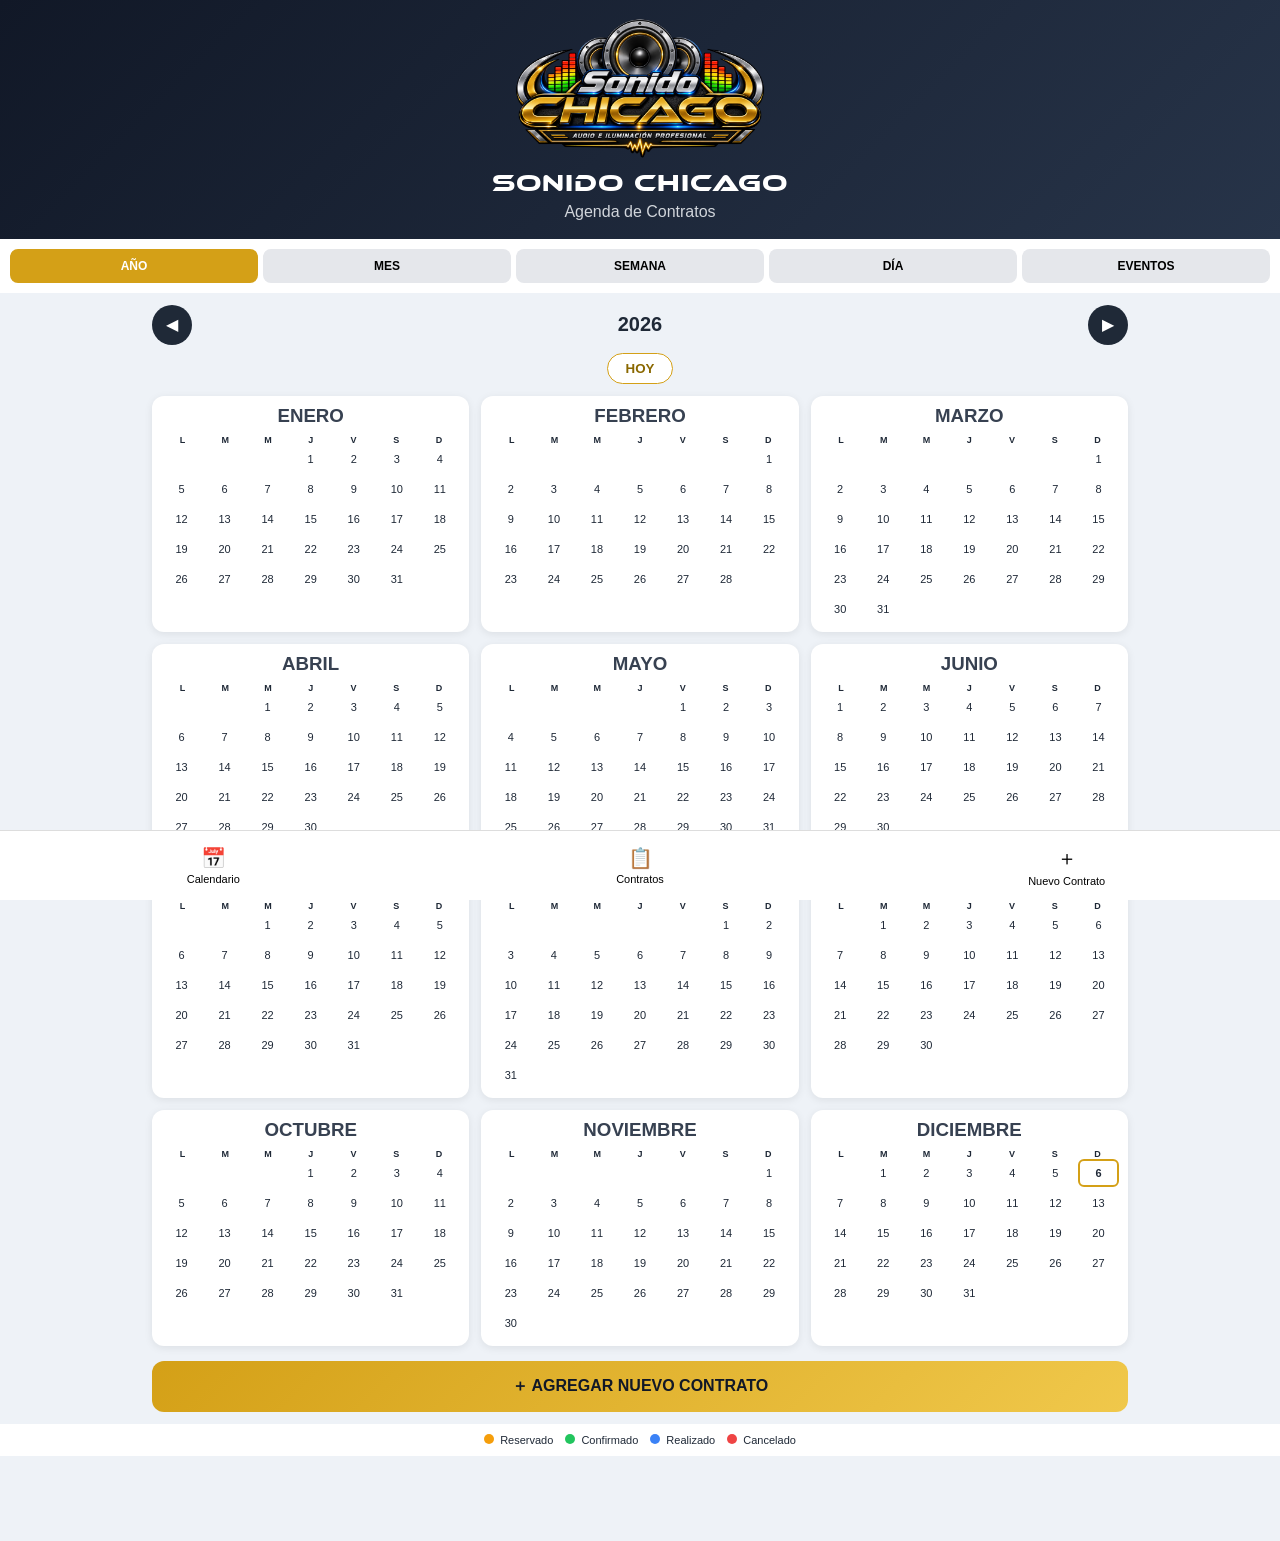
==== index - copia.html @ 4a2b99c3 "Add files via upload" ====
<!DOCTYPE html>
<html lang="es">

<head>

    <link rel="icon" type="image/png" href="icon-192.png">

    <meta charset="UTF-8">

    <meta name="viewport"
          content="width=device-width, initial-scale=1.0">

    <meta name="theme-color"
          content="#111827">

    <link rel="manifest"
          href="manifest.json">

    <title>Sonido Chicago - Agenda</title>

    <link rel="stylesheet"
          href="estilos.css">

</head>


<body>


<!-- =========================================
     ENCABEZADO
     ========================================= -->

<header>

    <img src="logo.png"
         alt="Sonido Chicago">

    <h1>SONIDO CHICAGO</h1>

    <p>Agenda de Contratos</p>

</header>



<!-- =========================================
     NAVEGACIÓN DE CALENDARIO
     ========================================= -->

<div class="barra-vistas">

    <button class="vista-btn activo"
            data-vista="año">
        AÑO
    </button>

    <button class="vista-btn"
            data-vista="mes">
        MES
    </button>

    <button class="vista-btn"
            data-vista="semana">
        SEMANA
    </button>

    <button class="vista-btn"
            data-vista="dia">
        DÍA
    </button>

    <button class="vista-btn"
            data-vista="eventos">
        EVENTOS
    </button>

</div>



<!-- =========================================
     CONTENIDO PRINCIPAL
     ========================================= -->

<main>


    <!-- CABECERA CALENDARIO -->

    <div class="navegacion-fecha">

        <button id="anterior">
            ◀
        </button>

        <h2 id="tituloCalendario"></h2>

        <button id="siguiente">
            ▶
        </button>

    </div>


    <!-- BOTÓN HOY -->

    <button id="btnHoy"
            class="btn-hoy">

        HOY

    </button>


    <!-- =====================================
         VISTA AÑO
         ===================================== -->

    <section id="vistaAño">

        <div id="calendarioAnual"
             class="calendario-anual">
        </div>

    </section>



    <!-- =====================================
         VISTA MES
         ===================================== -->

    <section id="vistaMes"
             class="oculto">

        <div id="calendarioMes"></div>

    </section>



    <!-- =====================================
         VISTA SEMANA
         ===================================== -->

    <section id="vistaSemana"
             class="oculto">

        <div id="calendarioSemana"></div>

    </section>



    <!-- =====================================
         VISTA DÍA
         ===================================== -->

    <section id="vistaDia"
             class="oculto">

        <div id="calendarioDia"></div>

    </section>



    <!-- =====================================
         VISTA EVENTOS
         ===================================== -->

    <section id="vistaEventos"
             class="oculto">

        <div id="listaContratos"></div>

    </section>



    <!-- NUEVO CONTRATO -->

    <button id="nuevoContrato"
            class="btn-principal">

        ＋ AGREGAR NUEVO CONTRATO

    </button>


</main>



<!-- =========================================
     LEYENDA
     ========================================= -->

<div class="leyenda">

    <div>
        <span class="punto reservado"></span>
        Reservado
    </div>

    <div>
        <span class="punto confirmado"></span>
        Confirmado
    </div>

    <div>
        <span class="punto realizado"></span>
        Realizado
    </div>

    <div>
        <span class="punto cancelado"></span>
        Cancelado
    </div>

</div>



<!-- =========================================
     MENÚ INFERIOR
     ========================================= -->

<nav>

    <button id="btnCalendario">
        📅
        <span>Calendario</span>
    </button>

    <button id="btnContratos">
        📋
        <span>Contratos</span>
    </button>

    <button id="btnNuevo">
        ＋
        <span>Nuevo Contrato</span>
    </button>

</nav>



<!-- =========================================
     VENTANA FORMULARIO
     ========================================= -->

<div id="ventanaContrato"
     class="modal">

    <div class="formulario">


        <div class="titulo-formulario">

            <h2 id="tituloFormulario">
                📝 Nuevo Evento
            </h2>

            <button id="cerrarFormulario"
                    class="cerrar"
                    type="button">
                ✕
            </button>

        </div>


        <!-- CLIENTE -->

        <label for="cliente">
            Cliente
        </label>

        <input type="text"
               id="cliente"
               placeholder="Opcional">


        <!-- TELÉFONO -->

        <label for="telefono">
            Teléfono
        </label>

        <input type="tel"
               id="telefono"
               placeholder="Opcional">


        <!-- FECHA -->

        <label for="fechaContrato">
            Fecha
        </label>

        <input type="date"
               id="fechaContrato">


        <!-- HORA -->

        <label for="horaContrato">
            Hora
        </label>

        <input type="time"
               id="horaContrato">


        <!-- TIPO -->

        <label for="tipoEvento">
            Tipo de evento
        </label>

        <select id="tipoEvento">

            <option value="">
                Sin especificar
            </option>

            <option>Matrimonio</option>

            <option>15 años</option>

            <option>Cumpleaños</option>

            <option>Graduación</option>

            <option>Bautizo</option>

            <option>Evento empresarial</option>

            <option>Fiesta Patronal</option>

            <option>Otro</option>

        </select>


        <!-- ESTADO -->

        <label for="estado">
            Estado
        </label>

        <select id="estado">

            <option value="reservado">
                🟡 Reservado
            </option>

            <option value="confirmado">
                🟢 Confirmado
            </option>

            <option value="realizado">
                🔵 Realizado
            </option>

            <option value="cancelado">
                🔴 Cancelado
            </option>

        </select>


        <!-- LUGAR -->

        <label for="lugar">
            Lugar
        </label>

        <input type="text"
               id="lugar"
               placeholder="Puede quedar vacío">


        <!-- DIRECCIÓN -->

        <label for="direccion">
            Dirección
        </label>

        <input type="text"
               id="direccion"
               placeholder="Puede quedar vacío">


        <!-- SERVICIO -->

        <label for="servicio">
            Servicio
        </label>

        <input type="text"
               id="servicio"
               placeholder="Ej: Amplificación + luces">


        <!-- PRECIO -->

        <label for="precio">
            Precio total (Bs.)
        </label>

        <input type="number"
               id="precio"
               min="0"
               step="0.01"
               placeholder="Opcional">


        <!-- ADELANTO -->

        <label for="adelanto">
            Adelanto (Bs.)
        </label>

        <input type="number"
               id="adelanto"
               min="0"
               step="0.01"
               placeholder="Opcional">


        <!-- OBSERVACIONES -->

        <label for="observaciones">
            Observaciones
        </label>

        <textarea id="observaciones"
                  placeholder="Opcional"></textarea>


        <!-- FOTO -->

        <label for="fotoContrato">
            📎 Foto del contrato
            <small>(Opcional)</small>
        </label>

        <input type="file"
               id="fotoContrato"
               accept="image/*">


        <img id="vistaPrevia"
             class="vista-previa"
             alt="Vista previa del contrato"
             style="display: none;">


        <!-- BOTONES -->

        <div class="botones-formulario">

            <button id="guardarContrato"
                    class="btn-guardar"
                    type="button">

                💾 GUARDAR

            </button>

            <button id="cancelarFormulario"
                    class="btn-cancelar"
                    type="button">

                CANCELAR

            </button>

        </div>


    </div>

</div>



<!-- =========================================
     VENTANA DETALLE
     ========================================= -->

<div id="ventanaDetalle"
     class="modal">

    <div class="detalle">

        <div class="titulo-formulario">

            <h2>📋 Evento</h2>

            <button id="cerrarDetalle"
                    class="cerrar"
                    type="button">

                ✕

            </button>

        </div>


        <div id="contenidoDetalle"></div>


        <div class="botones-detalle">

            <button id="editarDesdeDetalle"
                    class="btn-editar"
                    type="button">

                ✏️ EDITAR

            </button>

            <button id="eliminarDesdeDetalle"
                    class="btn-eliminar"
                    type="button">

                🗑️ ELIMINAR

            </button>

        </div>


        <div class="botones-extra">

            <button id="whatsappBtn"
                    type="button">

                📱 WhatsApp

            </button>

            <button id="mapsBtn"
                    type="button">

                🗺️ Maps

            </button>

        </div>


    </div>

</div>



<script src="app.js"></script>

</body>

</html>
---- estilos.css ----
/* =========================================
   CONFIGURACIÓN GENERAL
   ========================================= */
@font-face {
    font-family: "Ethnocentric";
    src: url("fuentes/ethnocentric\ rg.ttf") format("truetype");
    font-weight: normal;
    font-style: normal;
}
* {
    box-sizing: border-box;
    margin: 0;
    padding: 0;
}


body {

    font-family:
        Arial,
        Helvetica,
        sans-serif;

    background:
        #eef2f7;

    color:
        #1f2937;

    padding-bottom:
        85px;

}


/* =========================================
   ENCABEZADO
   ========================================= */

header {

    background:
        linear-gradient(
            135deg,
            #111827,
            #273449
        );

    color:
        white;

    text-align:
        center;

    padding:
        18px 10px;

}


header img {
    width: 250px;
    max-width: 70%;
    height: auto;
    display: block;
    margin: auto;

    opacity: 1;
    filter: none;
}


header h1 {
    font-family: "Ethnocentric", sans-serif;
    font-size: 24px;
    font-weight: normal;
    letter-spacing: 1px;

    /* Evita efectos que puedan engrosar la letra */
    text-shadow: none;
    -webkit-text-stroke: 0;
}


header p {

    color:
        #d1d5db;

    margin-top:
        5px;

}


/* =========================================
   BOTONES DE VISTA
   ========================================= */

.barra-vistas {

    display:
        flex;

    gap:
        5px;

    padding:
        10px;

    background:
        white;

    overflow-x:
        auto;

}


.vista-btn {

    flex:
        1;

    min-width:
        70px;

    padding:
        10px 5px;

    border:
        none;

    border-radius:
        8px;

    background:
        #e5e7eb;

    font-size:
        12px;

    font-weight:
        bold;

}


.vista-btn.activo {

    background:
        #d4a017;

    color:
        white;

}


/* =========================================
   CONTENIDO
   ========================================= */

main {

    width:
        100%;

    max-width:
        1000px;

    margin:
        auto;

    padding:
        12px;

}


/* =========================================
   NAVEGACIÓN FECHA
   ========================================= */

.navegacion-fecha {

    display:
        flex;

    align-items:
        center;

    justify-content:
        space-between;

    margin-bottom:
        8px;

}


.navegacion-fecha h2 {

    font-size:
        20px;

    text-align:
        center;

}


.navegacion-fecha button {

    width:
        40px;

    height:
        40px;

    border:
        none;

    border-radius:
        50%;

    background:
        #1f2937;

    color:
        white;

    font-size:
        16px;

}


.btn-hoy {

    display:
        block;

    margin:
        0 auto 12px auto;

    border:
        1px solid #d4a017;

    background:
        white;

    color:
        #8a6800;

    border-radius:
        20px;

    padding:
        7px 18px;

    font-weight:
        bold;

}


/* =========================================
   CALENDARIO ANUAL
   ========================================= */

.calendario-anual {

    display:
        grid;

    grid-template-columns:
        repeat(3, 1fr);

    gap:
        12px;

}


.mes {

    background:
        white;

    border-radius:
        12px;

    padding:
        9px;

    box-shadow:
        0 2px 8px rgba(0,0,0,.08);

}


.mes h3 {

    text-align:
        center;

    margin-bottom:
        8px;

    color:
        #374151;

}


.dias-semana {

    display:
        grid;

    grid-template-columns:
        repeat(7, 1fr);

    text-align:
        center;

    font-size:
        9px;

    font-weight:
        bold;

}


.dias-mes {

    display:
        grid;

    grid-template-columns:
        repeat(7, 1fr);

    gap:
        2px;

}


.dia {

    min-height:
        28px;

    display:
        flex;

    justify-content:
        center;

    align-items:
        center;

    border-radius:
        6px;

    cursor:
        pointer;

    font-size:
        11px;

    position:
        relative;

}


.dia:hover {

    background:
        #f1f5f9;

}


.dia.hoy {

    border:
        2px solid #d4a017;

    font-weight:
        bold;

}


/* =========================================
   COLORES DE ESTADOS
   ========================================= */

.dia.reservado {

    background:
        #fef3c7;

    color:
        #92400e;

}


.dia.confirmado {

    background:
        #dcfce7;

    color:
        #166534;

}


.dia.realizado {

    background:
        #dbeafe;

    color:
        #1e40af;

}


.dia.cancelado {

    background:
        #fee2e2;

    color:
        #991b1b;

}


/* =========================================
   LEYENDA
   ========================================= */

.leyenda {

    display:
        flex;

    justify-content:
        center;

    flex-wrap:
        wrap;

    gap:
        12px;

    background:
        white;

    padding:
        10px;

    font-size:
        11px;

}


.punto {

    display:
        inline-block;

    width:
        10px;

    height:
        10px;

    border-radius:
        50%;

    margin-right:
        3px;

}


.punto.reservado {

    background:
        #f59e0b;

}


.punto.confirmado {

    background:
        #22c55e;

}


.punto.realizado {

    background:
        #3b82f6;

}


.punto.cancelado {

    background:
        #ef4444;

}


/* =========================================
   BOTÓN PRINCIPAL
   ========================================= */

.btn-principal {

    width:
        100%;

    margin-top:
        15px;

    padding:
        15px;

    border:
        none;

    border-radius:
        12px;

    background:
        linear-gradient(
            135deg,
            #d4a017,
            #f0c84b
        );

    color:
        #111827;

    font-weight:
        bold;

    font-size:
        16px;

}


/* =========================================
   SEMANA
   ========================================= */

.semana-grid {

    display:
        grid;

    grid-template-columns:
        repeat(7, 1fr);

    gap:
        5px;

}


.columna-dia {

    background:
        white;

    border-radius:
        8px;

    min-height:
        180px;

    padding:
        5px;

}


.columna-dia h3 {

    font-size:
        11px;

    text-align:
        center;

    margin-bottom:
        7px;

}


.evento-mini {

    padding:
        6px;

    border-radius:
        6px;

    margin-bottom:
        5px;

    font-size:
        10px;

    cursor:
        pointer;

}


.evento-mini.reservado {

    background:
        #fef3c7;

}


.evento-mini.confirmado {

    background:
        #dcfce7;

}


.evento-mini.realizado {

    background:
        #dbeafe;

}


.evento-mini.cancelado {

    background:
        #fee2e2;

}


/* =========================================
   VISTA DÍA
   ========================================= */

.dia-grande {

    background:
        white;

    border-radius:
        14px;

    padding:
        15px;

}


.dia-grande h3 {

    text-align:
        center;

    margin-bottom:
        15px;

}


/* =========================================
   TARJETAS EVENTOS
   ========================================= */

.tarjeta-evento {

    background:
        white;

    border-radius:
        14px;

    padding:
        15px;

    margin-bottom:
        12px;

    box-shadow:
        0 2px 8px rgba(0,0,0,.08);

    border-left:
        5px solid #d4a017;

}


.tarjeta-evento.reservado {

    border-left-color:
        #f59e0b;

}


.tarjeta-evento.confirmado {

    border-left-color:
        #22c55e;

}


.tarjeta-evento.realizado {

    border-left-color:
        #3b82f6;

}


.tarjeta-evento.cancelado {

    border-left-color:
        #ef4444;

}


.tarjeta-evento h3 {

    margin-bottom:
        8px;

}


.tarjeta-evento p {

    margin:
        5px 0;

    font-size:
        14px;

}


.estado {

    display:
        inline-block;

    padding:
        4px 9px;

    border-radius:
        20px;

    font-size:
        11px;

    font-weight:
        bold;

}


.estado.reservado {

    background:
        #fef3c7;

    color:
        #92400e;

}


.estado.confirmado {

    background:
        #dcfce7;

    color:
        #166534;

}


.estado.realizado {

    background:
        #dbeafe;

    color:
        #1e40af;

}


.estado.cancelado {

    background:
        #fee2e2;

    color:
        #991b1b;

}


/* =========================================
   MENÚ INFERIOR
   ========================================= */

nav {

    position:
        fixed;

    bottom:
        0;

    left:
        0;

    width:
        100%;

    height:
        70px;

    background:
        white;

    border-top:
        1px solid #ddd;

    display:
        flex;

    z-index:
        100;

}


nav button {

    flex:
        1;

    border:
        none;

    background:
        white;

    font-size:
        20px;

}


nav span {

    display:
        block;

    font-size:
        11px;

    margin-top:
        3px;

}


/* =========================================
   MODAL
   ========================================= */

.modal {

    display:
        none;

    position:
        fixed;

    inset:
        0;

    background:
        rgba(0,0,0,.65);

    z-index:
        200;

    align-items:
        center;

    justify-content:
        center;

    padding:
        12px;

}


.formulario,
.detalle {

    background:
        white;

    width:
        100%;

    max-width:
        480px;

    max-height:
        92vh;

    overflow-y:
        auto;

    border-radius:
        18px;

    padding:
        18px;

}


.titulo-formulario {

    display:
        flex;

    justify-content:
        space-between;

    align-items:
        center;

    margin-bottom:
        12px;

}


.titulo-formulario h2 {

    font-size:
        19px;

}


.cerrar {

    border:
        none;

    background:
        #f3f4f6;

    width:
        35px;

    height:
        35px;

    border-radius:
        50%;

    font-size:
        18px;

}


/* =========================================
   FORMULARIO
   ========================================= */

.formulario label {

    display:
        block;

    margin-top:
        11px;

    margin-bottom:
        5px;

    font-weight:
        bold;

    font-size:
        13px;

}


.formulario small {

    color:
        #6b7280;

}


.formulario input,
.formulario select,
.formulario textarea {

    width:
        100%;

    padding:
        11px;

    border:
        1px solid #d1d5db;

    border-radius:
        9px;

    font-size:
        15px;

    background:
        white;

}


.formulario textarea {

    min-height:
        80px;

    resize:
        vertical;

}


/* =========================================
   FOTO
   ========================================= */

.vista-previa {

    display:
        none;

    max-width:
        100%;

    max-height:
        220px;

    margin:
        10px auto;

    border-radius:
        10px;

}


/* =========================================
   BOTONES FORMULARIO
   ========================================= */

.botones-formulario {

    display:
        flex;

    gap:
        8px;

    margin-top:
        18px;

}


.botones-formulario button {

    flex:
        1;

    padding:
        13px;

    border:
        none;

    border-radius:
        9px;

    font-weight:
        bold;

}


.btn-guardar {

    background:
        #1f2937;

    color:
        white;

}


.btn-cancelar {

    background:
        #e5e7eb;

}


/* =========================================
   DETALLE
   ========================================= */

.detalle-info p {

    margin:
        9px 0;

    font-size:
        14px;

}


.foto-detalle {

    width:
        100%;

    max-height:
        300px;

    object-fit:
        contain;

    margin-top:
        12px;

    border-radius:
        10px;

}


.botones-detalle,
.botones-extra {

    display:
        flex;

    gap:
        8px;

    margin-top:
        15px;

}


.botones-detalle button,
.botones-extra button {

    flex:
        1;

    padding:
        12px;

    border:
        none;

    border-radius:
        9px;

    font-weight:
        bold;

}


.btn-editar {

    background:
        #e5e7eb;

}


.btn-eliminar {

    background:
        #ef4444;

    color:
        white;

}


.botones-extra button {

    background:
        #dbeafe;

}


/* =========================================
   OCULTO
   ========================================= */

.oculto {

    display:
        none !important;

}


/* =========================================
   CELULAR
   ========================================= */

@media (max-width: 600px) {

    .calendario-anual {

        grid-template-columns:
            repeat(2, 1fr);

        gap:
            7px;

    }


    .mes {

        padding:
            6px;

    }


    .mes h3 {

        font-size:
            12px;

    }


    .dia {

        min-height:
            27px;

        font-size:
            10px;

    }


    .semana-grid {

        gap:
            2px;

    }


    .columna-dia {

        min-height:
            150px;

    }

}


@media (max-width: 380px) {

    .calendario-anual {

        grid-template-columns:
            1fr;

    }


    .semana-grid {

        overflow-x:
            auto;

    }


    .columna-dia {

        min-width:
            90px;

    }

}
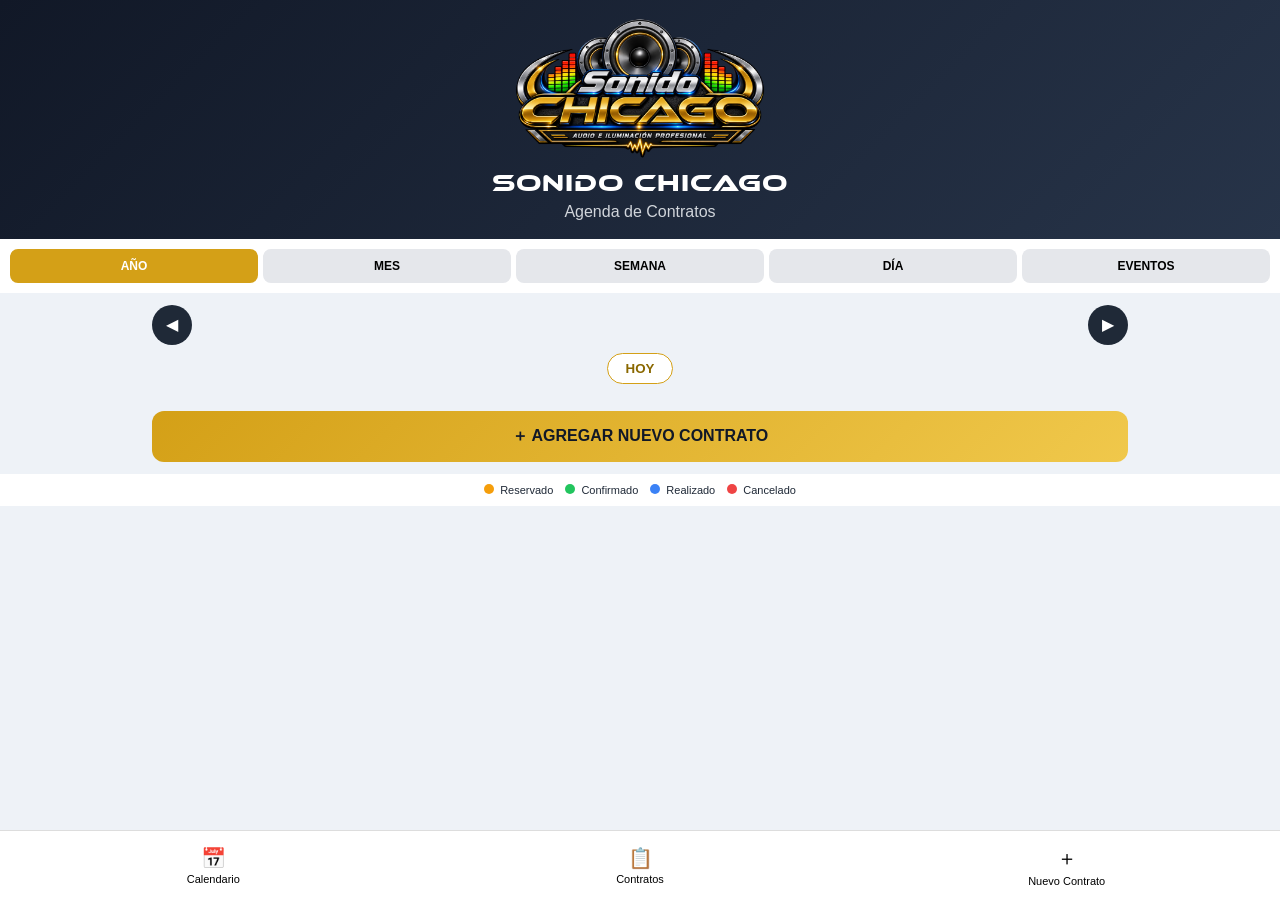
==== commit 4cbd83f7: "Actualizacion completa de Sonido Chicago" ====
--- a/index - copia.html
+++ b/index - copia.html
@@ -1,569 +1,569 @@
-<!DOCTYPE html>
-<html lang="es">
-
-<head>
-
-    <link rel="icon" type="image/png" href="icon-192.png">
-
-    <meta charset="UTF-8">
-
-    <meta name="viewport"
-          content="width=device-width, initial-scale=1.0">
-
-    <meta name="theme-color"
-          content="#111827">
-
-    <link rel="manifest"
-          href="manifest.json">
-
-    <title>Sonido Chicago - Agenda</title>
-
-    <link rel="stylesheet"
-          href="estilos.css">
-
-</head>
-
-
-<body>
-
-
-<!-- =========================================
-     ENCABEZADO
-     ========================================= -->
-
-<header>
-
-    <img src="logo.png"
-         alt="Sonido Chicago">
-
-    <h1>SONIDO CHICAGO</h1>
-
-    <p>Agenda de Contratos</p>
-
-</header>
-
-
-
-<!-- =========================================
-     NAVEGACIÓN DE CALENDARIO
-     ========================================= -->
-
-<div class="barra-vistas">
-
-    <button class="vista-btn activo"
-            data-vista="año">
-        AÑO
-    </button>
-
-    <button class="vista-btn"
-            data-vista="mes">
-        MES
-    </button>
-
-    <button class="vista-btn"
-            data-vista="semana">
-        SEMANA
-    </button>
-
-    <button class="vista-btn"
-            data-vista="dia">
-        DÍA
-    </button>
-
-    <button class="vista-btn"
-            data-vista="eventos">
-        EVENTOS
-    </button>
-
-</div>
-
-
-
-<!-- =========================================
-     CONTENIDO PRINCIPAL
-     ========================================= -->
-
-<main>
-
-
-    <!-- CABECERA CALENDARIO -->
-
-    <div class="navegacion-fecha">
-
-        <button id="anterior">
-            ◀
-        </button>
-
-        <h2 id="tituloCalendario"></h2>
-
-        <button id="siguiente">
-            ▶
-        </button>
-
-    </div>
-
-
-    <!-- BOTÓN HOY -->
-
-    <button id="btnHoy"
-            class="btn-hoy">
-
-        HOY
-
-    </button>
-
-
-    <!-- =====================================
-         VISTA AÑO
-         ===================================== -->
-
-    <section id="vistaAño">
-
-        <div id="calendarioAnual"
-             class="calendario-anual">
-        </div>
-
-    </section>
-
-
-
-    <!-- =====================================
-         VISTA MES
-         ===================================== -->
-
-    <section id="vistaMes"
-             class="oculto">
-
-        <div id="calendarioMes"></div>
-
-    </section>
-
-
-
-    <!-- =====================================
-         VISTA SEMANA
-         ===================================== -->
-
-    <section id="vistaSemana"
-             class="oculto">
-
-        <div id="calendarioSemana"></div>
-
-    </section>
-
-
-
-    <!-- =====================================
-         VISTA DÍA
-         ===================================== -->
-
-    <section id="vistaDia"
-             class="oculto">
-
-        <div id="calendarioDia"></div>
-
-    </section>
-
-
-
-    <!-- =====================================
-         VISTA EVENTOS
-         ===================================== -->
-
-    <section id="vistaEventos"
-             class="oculto">
-
-        <div id="listaContratos"></div>
-
-    </section>
-
-
-
-    <!-- NUEVO CONTRATO -->
-
-    <button id="nuevoContrato"
-            class="btn-principal">
-
-        ＋ AGREGAR NUEVO CONTRATO
-
-    </button>
-
-
-</main>
-
-
-
-<!-- =========================================
-     LEYENDA
-     ========================================= -->
-
-<div class="leyenda">
-
-    <div>
-        <span class="punto reservado"></span>
-        Reservado
-    </div>
-
-    <div>
-        <span class="punto confirmado"></span>
-        Confirmado
-    </div>
-
-    <div>
-        <span class="punto realizado"></span>
-        Realizado
-    </div>
-
-    <div>
-        <span class="punto cancelado"></span>
-        Cancelado
-    </div>
-
-</div>
-
-
-
-<!-- =========================================
-     MENÚ INFERIOR
-     ========================================= -->
-
-<nav>
-
-    <button id="btnCalendario">
-        📅
-        <span>Calendario</span>
-    </button>
-
-    <button id="btnContratos">
-        📋
-        <span>Contratos</span>
-    </button>
-
-    <button id="btnNuevo">
-        ＋
-        <span>Nuevo Contrato</span>
-    </button>
-
-</nav>
-
-
-
-<!-- =========================================
-     VENTANA FORMULARIO
-     ========================================= -->
-
-<div id="ventanaContrato"
-     class="modal">
-
-    <div class="formulario">
-
-
-        <div class="titulo-formulario">
-
-            <h2 id="tituloFormulario">
-                📝 Nuevo Evento
-            </h2>
-
-            <button id="cerrarFormulario"
-                    class="cerrar"
-                    type="button">
-                ✕
-            </button>
-
-        </div>
-
-
-        <!-- CLIENTE -->
-
-        <label for="cliente">
-            Cliente
-        </label>
-
-        <input type="text"
-               id="cliente"
-               placeholder="Opcional">
-
-
-        <!-- TELÉFONO -->
-
-        <label for="telefono">
-            Teléfono
-        </label>
-
-        <input type="tel"
-               id="telefono"
-               placeholder="Opcional">
-
-
-        <!-- FECHA -->
-
-        <label for="fechaContrato">
-            Fecha
-        </label>
-
-        <input type="date"
-               id="fechaContrato">
-
-
-        <!-- HORA -->
-
-        <label for="horaContrato">
-            Hora
-        </label>
-
-        <input type="time"
-               id="horaContrato">
-
-
-        <!-- TIPO -->
-
-        <label for="tipoEvento">
-            Tipo de evento
-        </label>
-
-        <select id="tipoEvento">
-
-            <option value="">
-                Sin especificar
-            </option>
-
-            <option>Matrimonio</option>
-
-            <option>15 años</option>
-
-            <option>Cumpleaños</option>
-
-            <option>Graduación</option>
-
-            <option>Bautizo</option>
-
-            <option>Evento empresarial</option>
-
-            <option>Fiesta Patronal</option>
-
-            <option>Otro</option>
-
-        </select>
-
-
-        <!-- ESTADO -->
-
-        <label for="estado">
-            Estado
-        </label>
-
-        <select id="estado">
-
-            <option value="reservado">
-                🟡 Reservado
-            </option>
-
-            <option value="confirmado">
-                🟢 Confirmado
-            </option>
-
-            <option value="realizado">
-                🔵 Realizado
-            </option>
-
-            <option value="cancelado">
-                🔴 Cancelado
-            </option>
-
-        </select>
-
-
-        <!-- LUGAR -->
-
-        <label for="lugar">
-            Lugar
-        </label>
-
-        <input type="text"
-               id="lugar"
-               placeholder="Puede quedar vacío">
-
-
-        <!-- DIRECCIÓN -->
-
-        <label for="direccion">
-            Dirección
-        </label>
-
-        <input type="text"
-               id="direccion"
-               placeholder="Puede quedar vacío">
-
-
-        <!-- SERVICIO -->
-
-        <label for="servicio">
-            Servicio
-        </label>
-
-        <input type="text"
-               id="servicio"
-               placeholder="Ej: Amplificación + luces">
-
-
-        <!-- PRECIO -->
-
-        <label for="precio">
-            Precio total (Bs.)
-        </label>
-
-        <input type="number"
-               id="precio"
-               min="0"
-               step="0.01"
-               placeholder="Opcional">
-
-
-        <!-- ADELANTO -->
-
-        <label for="adelanto">
-            Adelanto (Bs.)
-        </label>
-
-        <input type="number"
-               id="adelanto"
-               min="0"
-               step="0.01"
-               placeholder="Opcional">
-
-
-        <!-- OBSERVACIONES -->
-
-        <label for="observaciones">
-            Observaciones
-        </label>
-
-        <textarea id="observaciones"
-                  placeholder="Opcional"></textarea>
-
-
-        <!-- FOTO -->
-
-        <label for="fotoContrato">
-            📎 Foto del contrato
-            <small>(Opcional)</small>
-        </label>
-
-        <input type="file"
-               id="fotoContrato"
-               accept="image/*">
-
-
-        <img id="vistaPrevia"
-             class="vista-previa"
-             alt="Vista previa del contrato"
-             style="display: none;">
-
-
-        <!-- BOTONES -->
-
-        <div class="botones-formulario">
-
-            <button id="guardarContrato"
-                    class="btn-guardar"
-                    type="button">
-
-                💾 GUARDAR
-
-            </button>
-
-            <button id="cancelarFormulario"
-                    class="btn-cancelar"
-                    type="button">
-
-                CANCELAR
-
-            </button>
-
-        </div>
-
-
-    </div>
-
-</div>
-
-
-
-<!-- =========================================
-     VENTANA DETALLE
-     ========================================= -->
-
-<div id="ventanaDetalle"
-     class="modal">
-
-    <div class="detalle">
-
-        <div class="titulo-formulario">
-
-            <h2>📋 Evento</h2>
-
-            <button id="cerrarDetalle"
-                    class="cerrar"
-                    type="button">
-
-                ✕
-
-            </button>
-
-        </div>
-
-
-        <div id="contenidoDetalle"></div>
-
-
-        <div class="botones-detalle">
-
-            <button id="editarDesdeDetalle"
-                    class="btn-editar"
-                    type="button">
-
-                ✏️ EDITAR
-
-            </button>
-
-            <button id="eliminarDesdeDetalle"
-                    class="btn-eliminar"
-                    type="button">
-
-                🗑️ ELIMINAR
-
-            </button>
-
-        </div>
-
-
-        <div class="botones-extra">
-
-            <button id="whatsappBtn"
-                    type="button">
-
-                📱 WhatsApp
-
-            </button>
-
-            <button id="mapsBtn"
-                    type="button">
-
-                🗺️ Maps
-
-            </button>
-
-        </div>
-
-
-    </div>
-
-</div>
-
-
-
-<script src="app.js"></script>
-
-</body>
-
-</html>
+<!DOCTYPE html>
+<html lang="es">
+
+<head>
+
+    <link rel="icon" type="image/png" href="icon-192.png">
+
+    <meta charset="UTF-8">
+
+    <meta name="viewport"
+          content="width=device-width, initial-scale=1.0">
+
+    <meta name="theme-color"
+          content="#111827">
+
+    <link rel="manifest"
+          href="manifest.json">
+
+    <title>Sonido Chicago - Agenda</title>
+
+    <link rel="stylesheet"
+          href="estilos.css">
+
+</head>
+
+
+<body>
+
+
+<!-- =========================================
+     ENCABEZADO
+     ========================================= -->
+
+<header>
+
+    <img src="logo.png"
+         alt="Sonido Chicago">
+
+    <h1>SONIDO CHICAGO</h1>
+
+    <p>Agenda de Contratos</p>
+
+</header>
+
+
+
+<!-- =========================================
+     NAVEGACIÓN DE CALENDARIO
+     ========================================= -->
+
+<div class="barra-vistas">
+
+    <button class="vista-btn activo"
+            data-vista="año">
+        AÑO
+    </button>
+
+    <button class="vista-btn"
+            data-vista="mes">
+        MES
+    </button>
+
+    <button class="vista-btn"
+            data-vista="semana">
+        SEMANA
+    </button>
+
+    <button class="vista-btn"
+            data-vista="dia">
+        DÍA
+    </button>
+
+    <button class="vista-btn"
+            data-vista="eventos">
+        EVENTOS
+    </button>
+
+</div>
+
+
+
+<!-- =========================================
+     CONTENIDO PRINCIPAL
+     ========================================= -->
+
+<main>
+
+
+    <!-- CABECERA CALENDARIO -->
+
+    <div class="navegacion-fecha">
+
+        <button id="anterior">
+            ◀
+        </button>
+
+        <h2 id="tituloCalendario"></h2>
+
+        <button id="siguiente">
+            ▶
+        </button>
+
+    </div>
+
+
+    <!-- BOTÓN HOY -->
+
+    <button id="btnHoy"
+            class="btn-hoy">
+
+        HOY
+
+    </button>
+
+
+    <!-- =====================================
+         VISTA AÑO
+         ===================================== -->
+
+    <section id="vistaAño">
+
+        <div id="calendarioAnual"
+             class="calendario-anual">
+        </div>
+
+    </section>
+
+
+
+    <!-- =====================================
+         VISTA MES
+         ===================================== -->
+
+    <section id="vistaMes"
+             class="oculto">
+
+        <div id="calendarioMes"></div>
+
+    </section>
+
+
+
+    <!-- =====================================
+         VISTA SEMANA
+         ===================================== -->
+
+    <section id="vistaSemana"
+             class="oculto">
+
+        <div id="calendarioSemana"></div>
+
+    </section>
+
+
+
+    <!-- =====================================
+         VISTA DÍA
+         ===================================== -->
+
+    <section id="vistaDia"
+             class="oculto">
+
+        <div id="calendarioDia"></div>
+
+    </section>
+
+
+
+    <!-- =====================================
+         VISTA EVENTOS
+         ===================================== -->
+
+    <section id="vistaEventos"
+             class="oculto">
+
+        <div id="listaContratos"></div>
+
+    </section>
+
+
+
+    <!-- NUEVO CONTRATO -->
+
+    <button id="nuevoContrato"
+            class="btn-principal">
+
+        ＋ AGREGAR NUEVO CONTRATO
+
+    </button>
+
+
+</main>
+
+
+
+<!-- =========================================
+     LEYENDA
+     ========================================= -->
+
+<div class="leyenda">
+
+    <div>
+        <span class="punto reservado"></span>
+        Reservado
+    </div>
+
+    <div>
+        <span class="punto confirmado"></span>
+        Confirmado
+    </div>
+
+    <div>
+        <span class="punto realizado"></span>
+        Realizado
+    </div>
+
+    <div>
+        <span class="punto cancelado"></span>
+        Cancelado
+    </div>
+
+</div>
+
+
+
+<!-- =========================================
+     MENÚ INFERIOR
+     ========================================= -->
+
+<nav>
+
+    <button id="btnCalendario">
+        📅
+        <span>Calendario</span>
+    </button>
+
+    <button id="btnContratos">
+        📋
+        <span>Contratos</span>
+    </button>
+
+    <button id="btnNuevo">
+        ＋
+        <span>Nuevo Contrato</span>
+    </button>
+
+</nav>
+
+
+
+<!-- =========================================
+     VENTANA FORMULARIO
+     ========================================= -->
+
+<div id="ventanaContrato"
+     class="modal">
+
+    <div class="formulario">
+
+
+        <div class="titulo-formulario">
+
+            <h2 id="tituloFormulario">
+                📝 Nuevo Evento
+            </h2>
+
+            <button id="cerrarFormulario"
+                    class="cerrar"
+                    type="button">
+                ✕
+            </button>
+
+        </div>
+
+
+        <!-- CLIENTE -->
+
+        <label for="cliente">
+            Cliente
+        </label>
+
+        <input type="text"
+               id="cliente"
+               placeholder="Opcional">
+
+
+        <!-- TELÉFONO -->
+
+        <label for="telefono">
+            Teléfono
+        </label>
+
+        <input type="tel"
+               id="telefono"
+               placeholder="Opcional">
+
+
+        <!-- FECHA -->
+
+        <label for="fechaContrato">
+            Fecha
+        </label>
+
+        <input type="date"
+               id="fechaContrato">
+
+
+        <!-- HORA -->
+
+        <label for="horaContrato">
+            Hora
+        </label>
+
+        <input type="time"
+               id="horaContrato">
+
+
+        <!-- TIPO -->
+
+        <label for="tipoEvento">
+            Tipo de evento
+        </label>
+
+        <select id="tipoEvento">
+
+            <option value="">
+                Sin especificar
+            </option>
+
+            <option>Matrimonio</option>
+
+            <option>15 años</option>
+
+            <option>Cumpleaños</option>
+
+            <option>Graduación</option>
+
+            <option>Bautizo</option>
+
+            <option>Evento empresarial</option>
+
+            <option>Fiesta Patronal</option>
+
+            <option>Otro</option>
+
+        </select>
+
+
+        <!-- ESTADO -->
+
+        <label for="estado">
+            Estado
+        </label>
+
+        <select id="estado">
+
+            <option value="reservado">
+                🟡 Reservado
+            </option>
+
+            <option value="confirmado">
+                🟢 Confirmado
+            </option>
+
+            <option value="realizado">
+                🔵 Realizado
+            </option>
+
+            <option value="cancelado">
+                🔴 Cancelado
+            </option>
+
+        </select>
+
+
+        <!-- LUGAR -->
+
+        <label for="lugar">
+            Lugar
+        </label>
+
+        <input type="text"
+               id="lugar"
+               placeholder="Puede quedar vacío">
+
+
+        <!-- DIRECCIÓN -->
+
+        <label for="direccion">
+            Dirección
+        </label>
+
+        <input type="text"
+               id="direccion"
+               placeholder="Puede quedar vacío">
+
+
+        <!-- SERVICIO -->
+
+        <label for="servicio">
+            Servicio
+        </label>
+
+        <input type="text"
+               id="servicio"
+               placeholder="Ej: Amplificación + luces">
+
+
+        <!-- PRECIO -->
+
+        <label for="precio">
+            Precio total (Bs.)
+        </label>
+
+        <input type="number"
+               id="precio"
+               min="0"
+               step="0.01"
+               placeholder="Opcional">
+
+
+        <!-- ADELANTO -->
+
+        <label for="adelanto">
+            Adelanto (Bs.)
+        </label>
+
+        <input type="number"
+               id="adelanto"
+               min="0"
+               step="0.01"
+               placeholder="Opcional">
+
+
+        <!-- OBSERVACIONES -->
+
+        <label for="observaciones">
+            Observaciones
+        </label>
+
+        <textarea id="observaciones"
+                  placeholder="Opcional"></textarea>
+
+
+        <!-- FOTO -->
+
+        <label for="fotoContrato">
+            📎 Foto del contrato
+            <small>(Opcional)</small>
+        </label>
+
+        <input type="file"
+               id="fotoContrato"
+               accept="image/*">
+
+
+        <img id="vistaPrevia"
+             class="vista-previa"
+             alt="Vista previa del contrato"
+             style="display: none;">
+
+
+        <!-- BOTONES -->
+
+        <div class="botones-formulario">
+
+            <button id="guardarContrato"
+                    class="btn-guardar"
+                    type="button">
+
+                💾 GUARDAR
+
+            </button>
+
+            <button id="cancelarFormulario"
+                    class="btn-cancelar"
+                    type="button">
+
+                CANCELAR
+
+            </button>
+
+        </div>
+
+
+    </div>
+
+</div>
+
+
+
+<!-- =========================================
+     VENTANA DETALLE
+     ========================================= -->
+
+<div id="ventanaDetalle"
+     class="modal">
+
+    <div class="detalle">
+
+        <div class="titulo-formulario">
+
+            <h2>📋 Evento</h2>
+
+            <button id="cerrarDetalle"
+                    class="cerrar"
+                    type="button">
+
+                ✕
+
+            </button>
+
+        </div>
+
+
+        <div id="contenidoDetalle"></div>
+
+
+        <div class="botones-detalle">
+
+            <button id="editarDesdeDetalle"
+                    class="btn-editar"
+                    type="button">
+
+                ✏️ EDITAR
+
+            </button>
+
+            <button id="eliminarDesdeDetalle"
+                    class="btn-eliminar"
+                    type="button">
+
+                🗑️ ELIMINAR
+
+            </button>
+
+        </div>
+
+
+        <div class="botones-extra">
+
+            <button id="whatsappBtn"
+                    type="button">
+
+                📱 WhatsApp
+
+            </button>
+
+            <button id="mapsBtn"
+                    type="button">
+
+                🗺️ Maps
+
+            </button>
+
+        </div>
+
+
+    </div>
+
+</div>
+
+
+
+<script src="app.js"></script>
+
+</body>
+
+</html>
--- a/estilos.css
+++ b/estilos.css
@@ -1,1362 +1,1957 @@
-/* =========================================
-   CONFIGURACIÓN GENERAL
-   ========================================= */
-@font-face {
-    font-family: "Ethnocentric";
-    src: url("fuentes/ethnocentric\ rg.ttf") format("truetype");
-    font-weight: normal;
-    font-style: normal;
-}
-* {
-    box-sizing: border-box;
-    margin: 0;
-    padding: 0;
-}
-
-
-body {
-
-    font-family:
-        Arial,
-        Helvetica,
-        sans-serif;
-
-    background:
-        #eef2f7;
-
-    color:
-        #1f2937;
-
-    padding-bottom:
-        85px;
-
-}
-
-
-/* =========================================
-   ENCABEZADO
-   ========================================= */
-
-header {
-
-    background:
-        linear-gradient(
-            135deg,
-            #111827,
-            #273449
-        );
-
-    color:
-        white;
-
-    text-align:
-        center;
-
-    padding:
-        18px 10px;
-
-}
-
-
-header img {
-    width: 250px;
-    max-width: 70%;
-    height: auto;
-    display: block;
-    margin: auto;
-
-    opacity: 1;
-    filter: none;
-}
-
-
-header h1 {
-    font-family: "Ethnocentric", sans-serif;
-    font-size: 24px;
-    font-weight: normal;
-    letter-spacing: 1px;
-
-    /* Evita efectos que puedan engrosar la letra */
-    text-shadow: none;
-    -webkit-text-stroke: 0;
-}
-
-
-header p {
-
-    color:
-        #d1d5db;
-
-    margin-top:
-        5px;
-
-}
-
-
-/* =========================================
-   BOTONES DE VISTA
-   ========================================= */
-
-.barra-vistas {
-
-    display:
-        flex;
-
-    gap:
-        5px;
-
-    padding:
-        10px;
-
-    background:
-        white;
-
-    overflow-x:
-        auto;
-
-}
-
-
-.vista-btn {
-
-    flex:
-        1;
-
-    min-width:
-        70px;
-
-    padding:
-        10px 5px;
-
-    border:
-        none;
-
-    border-radius:
-        8px;
-
-    background:
-        #e5e7eb;
-
-    font-size:
-        12px;
-
-    font-weight:
-        bold;
-
-}
-
-
-.vista-btn.activo {
-
-    background:
-        #d4a017;
-
-    color:
-        white;
-
-}
-
-
-/* =========================================
-   CONTENIDO
-   ========================================= */
-
-main {
-
-    width:
-        100%;
-
-    max-width:
-        1000px;
-
-    margin:
-        auto;
-
-    padding:
-        12px;
-
-}
-
-
-/* =========================================
-   NAVEGACIÓN FECHA
-   ========================================= */
-
-.navegacion-fecha {
-
-    display:
-        flex;
-
-    align-items:
-        center;
-
-    justify-content:
-        space-between;
-
-    margin-bottom:
-        8px;
-
-}
-
-
-.navegacion-fecha h2 {
-
-    font-size:
-        20px;
-
-    text-align:
-        center;
-
-}
-
-
-.navegacion-fecha button {
-
-    width:
-        40px;
-
-    height:
-        40px;
-
-    border:
-        none;
-
-    border-radius:
-        50%;
-
-    background:
-        #1f2937;
-
-    color:
-        white;
-
-    font-size:
-        16px;
-
-}
-
-
-.btn-hoy {
-
-    display:
-        block;
-
-    margin:
-        0 auto 12px auto;
-
-    border:
-        1px solid #d4a017;
-
-    background:
-        white;
-
-    color:
-        #8a6800;
-
-    border-radius:
-        20px;
-
-    padding:
-        7px 18px;
-
-    font-weight:
-        bold;
-
-}
-
-
-/* =========================================
-   CALENDARIO ANUAL
-   ========================================= */
-
-.calendario-anual {
-
-    display:
-        grid;
-
-    grid-template-columns:
-        repeat(3, 1fr);
-
-    gap:
-        12px;
-
-}
-
-
-.mes {
-
-    background:
-        white;
-
-    border-radius:
-        12px;
-
-    padding:
-        9px;
-
-    box-shadow:
-        0 2px 8px rgba(0,0,0,.08);
-
-}
-
-
-.mes h3 {
-
-    text-align:
-        center;
-
-    margin-bottom:
-        8px;
-
-    color:
-        #374151;
-
-}
-
-
-.dias-semana {
-
-    display:
-        grid;
-
-    grid-template-columns:
-        repeat(7, 1fr);
-
-    text-align:
-        center;
-
-    font-size:
-        9px;
-
-    font-weight:
-        bold;
-
-}
-
-
-.dias-mes {
-
-    display:
-        grid;
-
-    grid-template-columns:
-        repeat(7, 1fr);
-
-    gap:
-        2px;
-
-}
-
-
-.dia {
-
-    min-height:
-        28px;
-
-    display:
-        flex;
-
-    justify-content:
-        center;
-
-    align-items:
-        center;
-
-    border-radius:
-        6px;
-
-    cursor:
-        pointer;
-
-    font-size:
-        11px;
-
-    position:
-        relative;
-
-}
-
-
-.dia:hover {
-
-    background:
-        #f1f5f9;
-
-}
-
-
-.dia.hoy {
-
-    border:
-        2px solid #d4a017;
-
-    font-weight:
-        bold;
-
-}
-
-
-/* =========================================
-   COLORES DE ESTADOS
-   ========================================= */
-
-.dia.reservado {
-
-    background:
-        #fef3c7;
-
-    color:
-        #92400e;
-
-}
-
-
-.dia.confirmado {
-
-    background:
-        #dcfce7;
-
-    color:
-        #166534;
-
-}
-
-
-.dia.realizado {
-
-    background:
-        #dbeafe;
-
-    color:
-        #1e40af;
-
-}
-
-
-.dia.cancelado {
-
-    background:
-        #fee2e2;
-
-    color:
-        #991b1b;
-
-}
-
-
-/* =========================================
-   LEYENDA
-   ========================================= */
-
-.leyenda {
-
-    display:
-        flex;
-
-    justify-content:
-        center;
-
-    flex-wrap:
-        wrap;
-
-    gap:
-        12px;
-
-    background:
-        white;
-
-    padding:
-        10px;
-
-    font-size:
-        11px;
-
-}
-
-
-.punto {
-
-    display:
-        inline-block;
-
-    width:
-        10px;
-
-    height:
-        10px;
-
-    border-radius:
-        50%;
-
-    margin-right:
-        3px;
-
-}
-
-
-.punto.reservado {
-
-    background:
-        #f59e0b;
-
-}
-
-
-.punto.confirmado {
-
-    background:
-        #22c55e;
-
-}
-
-
-.punto.realizado {
-
-    background:
-        #3b82f6;
-
-}
-
-
-.punto.cancelado {
-
-    background:
-        #ef4444;
-
-}
-
-
-/* =========================================
-   BOTÓN PRINCIPAL
-   ========================================= */
-
-.btn-principal {
-
-    width:
-        100%;
-
-    margin-top:
-        15px;
-
-    padding:
-        15px;
-
-    border:
-        none;
-
-    border-radius:
-        12px;
-
-    background:
-        linear-gradient(
-            135deg,
-            #d4a017,
-            #f0c84b
-        );
-
-    color:
-        #111827;
-
-    font-weight:
-        bold;
-
-    font-size:
-        16px;
-
-}
-
-
-/* =========================================
-   SEMANA
-   ========================================= */
-
-.semana-grid {
-
-    display:
-        grid;
-
-    grid-template-columns:
-        repeat(7, 1fr);
-
-    gap:
-        5px;
-
-}
-
-
-.columna-dia {
-
-    background:
-        white;
-
-    border-radius:
-        8px;
-
-    min-height:
-        180px;
-
-    padding:
-        5px;
-
-}
-
-
-.columna-dia h3 {
-
-    font-size:
-        11px;
-
-    text-align:
-        center;
-
-    margin-bottom:
-        7px;
-
-}
-
-
-.evento-mini {
-
-    padding:
-        6px;
-
-    border-radius:
-        6px;
-
-    margin-bottom:
-        5px;
-
-    font-size:
-        10px;
-
-    cursor:
-        pointer;
-
-}
-
-
-.evento-mini.reservado {
-
-    background:
-        #fef3c7;
-
-}
-
-
-.evento-mini.confirmado {
-
-    background:
-        #dcfce7;
-
-}
-
-
-.evento-mini.realizado {
-
-    background:
-        #dbeafe;
-
-}
-
-
-.evento-mini.cancelado {
-
-    background:
-        #fee2e2;
-
-}
-
-
-/* =========================================
-   VISTA DÍA
-   ========================================= */
-
-.dia-grande {
-
-    background:
-        white;
-
-    border-radius:
-        14px;
-
-    padding:
-        15px;
-
-}
-
-
-.dia-grande h3 {
-
-    text-align:
-        center;
-
-    margin-bottom:
-        15px;
-
-}
-
-
-/* =========================================
-   TARJETAS EVENTOS
-   ========================================= */
-
-.tarjeta-evento {
-
-    background:
-        white;
-
-    border-radius:
-        14px;
-
-    padding:
-        15px;
-
-    margin-bottom:
-        12px;
-
-    box-shadow:
-        0 2px 8px rgba(0,0,0,.08);
-
-    border-left:
-        5px solid #d4a017;
-
-}
-
-
-.tarjeta-evento.reservado {
-
-    border-left-color:
-        #f59e0b;
-
-}
-
-
-.tarjeta-evento.confirmado {
-
-    border-left-color:
-        #22c55e;
-
-}
-
-
-.tarjeta-evento.realizado {
-
-    border-left-color:
-        #3b82f6;
-
-}
-
-
-.tarjeta-evento.cancelado {
-
-    border-left-color:
-        #ef4444;
-
-}
-
-
-.tarjeta-evento h3 {
-
-    margin-bottom:
-        8px;
-
-}
-
-
-.tarjeta-evento p {
-
-    margin:
-        5px 0;
-
-    font-size:
-        14px;
-
-}
-
-
-.estado {
-
-    display:
-        inline-block;
-
-    padding:
-        4px 9px;
-
-    border-radius:
-        20px;
-
-    font-size:
-        11px;
-
-    font-weight:
-        bold;
-
-}
-
-
-.estado.reservado {
-
-    background:
-        #fef3c7;
-
-    color:
-        #92400e;
-
-}
-
-
-.estado.confirmado {
-
-    background:
-        #dcfce7;
-
-    color:
-        #166534;
-
-}
-
-
-.estado.realizado {
-
-    background:
-        #dbeafe;
-
-    color:
-        #1e40af;
-
-}
-
-
-.estado.cancelado {
-
-    background:
-        #fee2e2;
-
-    color:
-        #991b1b;
-
-}
-
-
-/* =========================================
-   MENÚ INFERIOR
-   ========================================= */
-
-nav {
-
-    position:
-        fixed;
-
-    bottom:
-        0;
-
-    left:
-        0;
-
-    width:
-        100%;
-
-    height:
-        70px;
-
-    background:
-        white;
-
-    border-top:
-        1px solid #ddd;
-
-    display:
-        flex;
-
-    z-index:
-        100;
-
-}
-
-
-nav button {
-
-    flex:
-        1;
-
-    border:
-        none;
-
-    background:
-        white;
-
-    font-size:
-        20px;
-
-}
-
-
-nav span {
-
-    display:
-        block;
-
-    font-size:
-        11px;
-
-    margin-top:
-        3px;
-
-}
-
-
-/* =========================================
-   MODAL
-   ========================================= */
-
-.modal {
-
-    display:
-        none;
-
-    position:
-        fixed;
-
-    inset:
-        0;
-
-    background:
-        rgba(0,0,0,.65);
-
-    z-index:
-        200;
-
-    align-items:
-        center;
-
-    justify-content:
-        center;
-
-    padding:
-        12px;
-
-}
-
-
-.formulario,
-.detalle {
-
-    background:
-        white;
-
-    width:
-        100%;
-
-    max-width:
-        480px;
-
-    max-height:
-        92vh;
-
-    overflow-y:
-        auto;
-
-    border-radius:
-        18px;
-
-    padding:
-        18px;
-
-}
-
-
-.titulo-formulario {
-
-    display:
-        flex;
-
-    justify-content:
-        space-between;
-
-    align-items:
-        center;
-
-    margin-bottom:
-        12px;
-
-}
-
-
-.titulo-formulario h2 {
-
-    font-size:
-        19px;
-
-}
-
-
-.cerrar {
-
-    border:
-        none;
-
-    background:
-        #f3f4f6;
-
-    width:
-        35px;
-
-    height:
-        35px;
-
-    border-radius:
-        50%;
-
-    font-size:
-        18px;
-
-}
-
-
-/* =========================================
-   FORMULARIO
-   ========================================= */
-
-.formulario label {
-
-    display:
-        block;
-
-    margin-top:
-        11px;
-
-    margin-bottom:
-        5px;
-
-    font-weight:
-        bold;
-
-    font-size:
-        13px;
-
-}
-
-
-.formulario small {
-
-    color:
-        #6b7280;
-
-}
-
-
-.formulario input,
-.formulario select,
-.formulario textarea {
-
-    width:
-        100%;
-
-    padding:
-        11px;
-
-    border:
-        1px solid #d1d5db;
-
-    border-radius:
-        9px;
-
-    font-size:
-        15px;
-
-    background:
-        white;
-
-}
-
-
-.formulario textarea {
-
-    min-height:
-        80px;
-
-    resize:
-        vertical;
-
-}
-
-
-/* =========================================
-   FOTO
-   ========================================= */
-
-.vista-previa {
-
-    display:
-        none;
-
-    max-width:
-        100%;
-
-    max-height:
-        220px;
-
-    margin:
-        10px auto;
-
-    border-radius:
-        10px;
-
-}
-
-
-/* =========================================
-   BOTONES FORMULARIO
-   ========================================= */
-
-.botones-formulario {
-
-    display:
-        flex;
-
-    gap:
-        8px;
-
-    margin-top:
-        18px;
-
-}
-
-
-.botones-formulario button {
-
-    flex:
-        1;
-
-    padding:
-        13px;
-
-    border:
-        none;
-
-    border-radius:
-        9px;
-
-    font-weight:
-        bold;
-
-}
-
-
-.btn-guardar {
-
-    background:
-        #1f2937;
-
-    color:
-        white;
-
-}
-
-
-.btn-cancelar {
-
-    background:
-        #e5e7eb;
-
-}
-
-
-/* =========================================
-   DETALLE
-   ========================================= */
-
-.detalle-info p {
-
-    margin:
-        9px 0;
-
-    font-size:
-        14px;
-
-}
-
-
-.foto-detalle {
-
-    width:
-        100%;
-
-    max-height:
-        300px;
-
-    object-fit:
-        contain;
-
-    margin-top:
-        12px;
-
-    border-radius:
-        10px;
-
-}
-
-
-.botones-detalle,
-.botones-extra {
-
-    display:
-        flex;
-
-    gap:
-        8px;
-
-    margin-top:
-        15px;
-
-}
-
-
-.botones-detalle button,
-.botones-extra button {
-
-    flex:
-        1;
-
-    padding:
-        12px;
-
-    border:
-        none;
-
-    border-radius:
-        9px;
-
-    font-weight:
-        bold;
-
-}
-
-
-.btn-editar {
-
-    background:
-        #e5e7eb;
-
-}
-
-
-.btn-eliminar {
-
-    background:
-        #ef4444;
-
-    color:
-        white;
-
-}
-
-
-.botones-extra button {
-
-    background:
-        #dbeafe;
-
-}
-
-
-/* =========================================
-   OCULTO
-   ========================================= */
-
-.oculto {
-
-    display:
-        none !important;
-
-}
-
-
-/* =========================================
-   CELULAR
-   ========================================= */
-
-@media (max-width: 600px) {
-
-    .calendario-anual {
-
-        grid-template-columns:
-            repeat(2, 1fr);
-
-        gap:
-            7px;
-
-    }
-
-
-    .mes {
-
-        padding:
-            6px;
-
-    }
-
-
-    .mes h3 {
-
-        font-size:
-            12px;
-
-    }
-
-
-    .dia {
-
-        min-height:
-            27px;
-
-        font-size:
-            10px;
-
-    }
-
-
-    .semana-grid {
-
-        gap:
-            2px;
-
-    }
-
-
-    .columna-dia {
-
-        min-height:
-            150px;
-
-    }
-
-}
-
-
-@media (max-width: 380px) {
-
-    .calendario-anual {
-
-        grid-template-columns:
-            1fr;
-
-    }
-
-
-    .semana-grid {
-
-        overflow-x:
-            auto;
-
-    }
-
-
-    .columna-dia {
-
-        min-width:
-            90px;
-
-    }
-
-}
+@font-face {
+
+
+font-family: "Ethnocentric";
+
+src: url("fuentes/ethnocentric rg.ttf")
+     format("truetype");
+
+font-weight: normal;
+font-style: normal;
+
+
+}
+
+* {
+
+  box-sizing: border-box;
+
+  margin: 0;
+  padding: 0;
+
+}
+
+body {
+
+
+font-family:
+    Arial,
+    Helvetica,
+    sans-serif;
+
+background:
+    #eef2f7;
+
+color:
+    #1f2937;
+
+padding-bottom:
+    85px;
+
+
+}
+
+/* =========================================
+ENCABEZADO
+========================================= */
+
+header {
+
+
+background:
+    linear-gradient(
+        135deg,
+        #111827,
+        #273449
+    );
+
+color:
+    white;
+
+text-align:
+    center;
+
+padding:
+    18px 10px;
+
+
+}
+
+header img {
+
+
+width:
+    250px;
+
+max-width:
+    70%;
+
+height:
+    auto;
+
+display:
+    block;
+
+margin:
+    auto;
+
+
+}
+
+header h1 {
+
+
+font-family:
+    "Ethnocentric",
+    sans-serif;
+
+font-size:
+    24px;
+
+font-weight:
+    normal;
+
+letter-spacing:
+    1px;
+
+
+}
+
+header p {
+
+
+color:
+    #d1d5db;
+
+margin-top:
+    5px;
+
+
+}
+
+/* =========================================
+BOTONES DE VISTA
+========================================= */
+
+.barra-vistas {
+
+
+display:
+    flex;
+
+gap:
+    5px;
+
+padding:
+    10px;
+
+background:
+    white;
+
+overflow-x:
+    auto;
+
+
+}
+
+.vista-btn {
+
+
+flex:
+    1;
+
+min-width:
+    75px;
+
+padding:
+    10px 5px;
+
+border:
+    none;
+
+border-radius:
+    8px;
+
+background:
+    #e5e7eb;
+
+font-size:
+    12px;
+
+font-weight:
+    bold;
+
+cursor:
+    pointer;
+
+
+}
+
+.vista-btn.activo {
+
+
+background:
+    #d4a017;
+
+color:
+    white;
+
+
+}
+
+/* =========================================
+CONTENIDO
+========================================= */
+
+main {
+
+
+width:
+    100%;
+
+max-width:
+    1000px;
+
+margin:
+    auto;
+
+padding:
+    12px;
+
+
+}
+
+/* =========================================
+NAVEGACIÓN
+========================================= */
+
+.navegacion-fecha {
+
+
+display:
+    flex;
+
+align-items:
+    center;
+
+justify-content:
+    space-between;
+
+margin-bottom:
+    8px;
+
+
+}
+
+.navegacion-fecha h2 {
+
+
+font-size:
+    20px;
+
+text-align:
+    center;
+
+
+}
+
+.navegacion-fecha button {
+
+
+width:
+    40px;
+
+height:
+    40px;
+
+border:
+    none;
+
+border-radius:
+    50%;
+
+background:
+    #1f2937;
+
+color:
+    white;
+
+font-size:
+    16px;
+
+
+}
+
+.btn-hoy {
+
+
+display:
+    block;
+
+margin:
+    0 auto 12px auto;
+
+border:
+    1px solid #d4a017;
+
+background:
+    white;
+
+color:
+    #8a6800;
+
+border-radius:
+    20px;
+
+padding:
+    7px 18px;
+
+font-weight:
+    bold;
+
+
+}
+
+/* =========================================
+CALENDARIO
+========================================= */
+
+.calendario-anual {
+
+
+display:
+    grid;
+
+grid-template-columns:
+    repeat(3, 1fr);
+
+gap:
+    12px;
+
+
+}
+
+.mes {
+
+
+background:
+    white;
+
+border-radius:
+    12px;
+
+padding:
+    9px;
+
+box-shadow:
+    0 2px 8px rgba(0,0,0,.08);
+
+
+}
+
+.mes h3 {
+
+
+text-align:
+    center;
+
+margin-bottom:
+    8px;
+
+color:
+    #374151;
+
+
+}
+
+.dias-semana {
+
+
+display:
+    grid;
+
+grid-template-columns:
+    repeat(7, 1fr);
+
+text-align:
+    center;
+
+font-size:
+    9px;
+
+font-weight:
+    bold;
+
+
+}
+
+.dias-mes {
+
+
+display:
+    grid;
+
+grid-template-columns:
+    repeat(7, 1fr);
+
+gap:
+    2px;
+
+
+}
+
+.dia {
+
+
+min-height:
+    28px;
+
+display:
+    flex;
+
+justify-content:
+    center;
+
+align-items:
+    center;
+
+border-radius:
+    6px;
+
+cursor:
+    pointer;
+
+font-size:
+    11px;
+
+position:
+    relative;
+
+
+}
+
+.dia:hover {
+
+
+background:
+    #f1f5f9;
+
+
+}
+
+.dia.hoy {
+
+
+border:
+    2px solid #d4a017;
+
+font-weight:
+    bold;
+
+
+}
+
+/* =========================================
+ESTADOS
+========================================= */
+
+.dia.reservado {
+
+
+background:
+    #fef3c7;
+
+color:
+    #92400e;
+
+
+}
+
+.dia.confirmado {
+
+
+background:
+    #dcfce7;
+
+color:
+    #166534;
+
+
+}
+
+.dia.realizado {
+
+
+background:
+    #dbeafe;
+
+color:
+    #1e40af;
+
+
+}
+
+.dia.cancelado {
+
+
+background:
+    #fee2e2;
+
+color:
+    #991b1b;
+
+
+}
+
+/* =========================================
+LEYENDA
+========================================= */
+
+.leyenda {
+
+
+display:
+    flex;
+
+justify-content:
+    center;
+
+flex-wrap:
+    wrap;
+
+gap:
+    12px;
+
+background:
+    white;
+
+padding:
+    10px;
+
+font-size:
+    11px;
+
+
+}
+
+.punto {
+
+
+display:
+    inline-block;
+
+width:
+    10px;
+
+height:
+    10px;
+
+border-radius:
+    50%;
+
+margin-right:
+    3px;
+
+
+}
+
+.punto.reservado {
+background: #f59e0b;
+}
+
+.punto.confirmado {
+background: #22c55e;
+}
+
+.punto.realizado {
+background: #3b82f6;
+}
+
+.punto.cancelado {
+background: #ef4444;
+}
+
+/* =========================================
+BOTÓN PRINCIPAL
+========================================= */
+
+.btn-principal {
+
+
+width:
+    100%;
+
+margin-top:
+    15px;
+
+padding:
+    15px;
+
+border:
+    none;
+
+border-radius:
+    12px;
+
+background:
+    linear-gradient(
+        135deg,
+        #d4a017,
+        #f0c84b
+    );
+
+color:
+    #111827;
+
+font-weight:
+    bold;
+
+font-size:
+    16px;
+
+
+}
+
+/* =========================================
+SEMANA
+========================================= */
+
+.semana-grid {
+
+
+display:
+    grid;
+
+grid-template-columns:
+    repeat(7, 1fr);
+
+gap:
+    5px;
+
+
+}
+
+.columna-dia {
+
+
+background:
+    white;
+
+border-radius:
+    8px;
+
+min-height:
+    180px;
+
+padding:
+    5px;
+
+
+}
+
+.columna-dia h3 {
+
+
+font-size:
+    11px;
+
+text-align:
+    center;
+
+margin-bottom:
+    7px;
+
+
+}
+
+.evento-mini {
+
+
+padding:
+    6px;
+
+border-radius:
+    6px;
+
+margin-bottom:
+    5px;
+
+font-size:
+    10px;
+
+cursor:
+    pointer;
+
+
+}
+
+.evento-mini.reservado {
+background: #fef3c7;
+}
+
+.evento-mini.confirmado {
+background: #dcfce7;
+}
+
+.evento-mini.realizado {
+background: #dbeafe;
+}
+
+.evento-mini.cancelado {
+background: #fee2e2;
+}
+
+/* =========================================
+DÍA
+========================================= */
+
+.dia-grande {
+
+
+background:
+    white;
+
+border-radius:
+    14px;
+
+padding:
+    15px;
+
+
+}
+
+.dia-grande h3 {
+
+
+text-align:
+    center;
+
+margin-bottom:
+    15px;
+
+
+}
+
+/* =========================================
+TARJETAS
+========================================= */
+
+.tarjeta-evento {
+
+
+background:
+    white;
+
+border-radius:
+    14px;
+
+padding:
+    15px;
+
+margin-bottom:
+    12px;
+
+box-shadow:
+    0 2px 8px rgba(0,0,0,.08);
+
+border-left:
+    5px solid #d4a017;
+
+
+}
+
+.tarjeta-evento.reservado {
+border-left-color: #f59e0b;
+}
+
+.tarjeta-evento.confirmado {
+border-left-color: #22c55e;
+}
+
+.tarjeta-evento.realizado {
+border-left-color: #3b82f6;
+}
+
+.tarjeta-evento.cancelado {
+border-left-color: #ef4444;
+}
+
+.tarjeta-evento h3 {
+
+
+margin-bottom:
+    8px;
+
+
+}
+
+.tarjeta-evento p {
+
+
+margin:
+    5px 0;
+
+font-size:
+    14px;
+
+
+}
+
+/* =========================================
+EVENTOS RESUMIDOS
+========================================= */
+
+.evento-resumido {
+
+
+cursor:
+    pointer;
+
+
+}
+
+.evento-resumido h3 {
+
+
+font-size:
+    16px;
+
+
+}
+
+.evento-resumido .nombre-evento {
+
+
+font-weight:
+    bold;
+
+color:
+    #374151;
+
+
+}
+
+/* =========================================
+ESTADO
+========================================= */
+
+.estado {
+
+
+display:
+    inline-block;
+
+padding:
+    4px 9px;
+
+border-radius:
+    20px;
+
+font-size:
+    11px;
+
+font-weight:
+    bold;
+
+
+}
+
+.estado.reservado {
+background: #fef3c7;
+color: #92400e;
+}
+
+.estado.confirmado {
+background: #dcfce7;
+color: #166534;
+}
+
+.estado.realizado {
+background: #dbeafe;
+color: #1e40af;
+}
+
+.estado.cancelado {
+background: #fee2e2;
+color: #991b1b;
+}
+
+/* =========================================
+PAGO
+========================================= */
+
+.pago-container {
+
+
+margin-top:
+    14px;
+
+padding:
+    12px;
+
+background:
+    #f8fafc;
+
+border:
+    1px solid #e5e7eb;
+
+border-radius:
+    10px;
+
+
+}
+
+.checkbox-pagado {
+
+
+display:
+    flex !important;
+
+align-items:
+    center;
+
+gap:
+    8px;
+
+margin:
+    0 !important;
+
+cursor:
+    pointer;
+
+font-size:
+    14px !important;
+
+
+}
+
+.checkbox-pagado input {
+
+
+width:
+    20px !important;
+
+height:
+    20px;
+
+
+}
+
+.estado-pago {
+
+
+margin-top:
+    7px;
+
+font-size:
+    13px;
+
+font-weight:
+    bold;
+
+
+}
+
+/* =========================================
+MENÚ INFERIOR
+========================================= */
+
+nav {
+
+
+position:
+    fixed;
+
+bottom:
+    0;
+
+left:
+    0;
+
+width:
+    100%;
+
+height:
+    70px;
+
+background:
+    white;
+
+border-top:
+    1px solid #ddd;
+
+display:
+    flex;
+
+z-index:
+    100;
+
+
+}
+
+nav button {
+
+
+flex:
+    1;
+
+border:
+    none;
+
+background:
+    white;
+
+font-size:
+    20px;
+
+cursor:
+    pointer;
+
+
+}
+
+nav span {
+
+
+display:
+    block;
+
+font-size:
+    11px;
+
+margin-top:
+    3px;
+
+
+}
+
+/* =========================================
+MODAL
+========================================= */
+
+.modal {
+
+
+display:
+    none;
+
+position:
+    fixed;
+
+inset:
+    0;
+
+background:
+    rgba(0,0,0,.65);
+
+z-index:
+    200;
+
+align-items:
+    center;
+
+justify-content:
+    center;
+
+padding:
+    12px;
+
+
+}
+
+.formulario,
+.detalle {
+
+
+background:
+    white;
+
+width:
+    100%;
+
+max-width:
+    480px;
+
+max-height:
+    92vh;
+
+overflow-y:
+    auto;
+
+border-radius:
+    18px;
+
+padding:
+    18px;
+
+
+}
+
+.titulo-formulario {
+
+
+display:
+    flex;
+
+justify-content:
+    space-between;
+
+align-items:
+    center;
+
+margin-bottom:
+    12px;
+
+
+}
+
+.titulo-formulario h2 {
+
+
+font-size:
+    19px;
+
+
+}
+
+.cerrar {
+
+
+border:
+    none;
+
+background:
+    #f3f4f6;
+
+width:
+    35px;
+
+height:
+    35px;
+
+border-radius:
+    50%;
+
+font-size:
+    18px;
+
+
+}
+
+/* =========================================
+FORMULARIO
+========================================= */
+
+.formulario label {
+
+
+display:
+    block;
+
+margin-top:
+    11px;
+
+margin-bottom:
+    5px;
+
+font-weight:
+    bold;
+
+font-size:
+    13px;
+
+
+}
+
+.formulario small {
+
+
+color:
+    #6b7280;
+
+
+}
+
+.formulario input,
+.formulario select,
+.formulario textarea {
+
+
+width:
+    100%;
+
+padding:
+    11px;
+
+border:
+    1px solid #d1d5db;
+
+border-radius:
+    9px;
+
+font-size:
+    15px;
+
+background:
+    white;
+
+
+}
+
+.formulario textarea {
+
+
+min-height:
+    80px;
+
+resize:
+    vertical;
+
+
+}
+
+/* =========================================
+FOTO
+========================================= */
+
+.vista-previa {
+
+
+display:
+    none;
+
+max-width:
+    100%;
+
+max-height:
+    220px;
+
+margin:
+    10px auto;
+
+border-radius:
+    10px;
+
+
+}
+
+/* =========================================
+BOTONES
+========================================= */
+
+.botones-formulario {
+
+
+display:
+    flex;
+
+gap:
+    8px;
+
+margin-top:
+    18px;
+
+
+}
+
+.botones-formulario button {
+
+
+flex:
+    1;
+
+padding:
+    13px;
+
+border:
+    none;
+
+border-radius:
+    9px;
+
+font-weight:
+    bold;
+
+
+}
+
+.btn-guardar {
+
+
+background:
+    #1f2937;
+
+color:
+    white;
+
+
+}
+
+.btn-cancelar {
+
+
+background:
+    #e5e7eb;
+
+
+}
+
+/* =========================================
+DETALLE
+========================================= */
+
+.detalle-info p {
+
+
+margin:
+    9px 0;
+
+font-size:
+    14px;
+
+
+}
+
+.detalle-info h3 {
+
+
+font-size:
+    20px;
+
+margin-bottom:
+    12px;
+
+
+}
+
+.foto-detalle {
+
+
+width:
+    100%;
+
+max-height:
+    300px;
+
+object-fit:
+    contain;
+
+margin-top:
+    12px;
+
+border-radius:
+    10px;
+
+
+}
+
+.contrato-pagado,
+.contrato-pendiente {
+
+
+display:
+    block;
+
+margin-top:
+    10px;
+
+padding:
+    10px;
+
+border-radius:
+    9px;
+
+font-weight:
+    bold;
+
+text-align:
+    center;
+
+
+}
+
+.contrato-pagado {
+
+
+background:
+    #dcfce7;
+
+color:
+    #166534;
+
+
+}
+
+.contrato-pendiente {
+
+
+background:
+    #fef3c7;
+
+color:
+    #92400e;
+
+
+}
+
+.botones-detalle,
+.botones-extra {
+
+
+display:
+    flex;
+
+gap:
+    8px;
+
+margin-top:
+    15px;
+
+
+}
+
+.botones-detalle button,
+.botones-extra button {
+
+
+flex:
+    1;
+
+padding:
+    12px;
+
+border:
+    none;
+
+border-radius:
+    9px;
+
+font-weight:
+    bold;
+
+
+}
+
+.btn-editar {
+background: #e5e7eb;
+}
+
+.btn-eliminar {
+
+
+background:
+    #ef4444;
+
+color:
+    white;
+
+
+}
+
+.botones-extra button {
+
+
+background:
+    #dbeafe;
+
+
+}
+
+/* =========================================
+OCULTO
+========================================= */
+
+.oculto {
+
+
+display:
+    none !important;
+
+
+}
+
+/* =========================================
+CELULAR
+========================================= */
+
+@media (max-width: 600px) {
+
+
+.barra-vistas {
+
+    overflow-x:
+        auto;
+
+}
+
+
+.vista-btn {
+
+    flex:
+        0 0 auto;
+
+    min-width:
+        75px;
+
+}
+
+
+.calendario-anual {
+
+    grid-template-columns:
+        repeat(2, 1fr);
+
+    gap:
+        7px;
+
+}
+
+
+.mes {
+
+    padding:
+        6px;
+
+}
+
+
+.mes h3 {
+
+    font-size:
+        12px;
+
+}
+
+
+.dia {
+
+    min-height:
+        27px;
+
+    font-size:
+        10px;
+
+}
+
+
+.semana-grid {
+
+    gap:
+        2px;
+
+}
+
+
+.columna-dia {
+
+    min-height:
+        150px;
+
+}
+
+
+}
+
+@media (max-width: 380px) {
+
+
+.calendario-anual {
+
+    grid-template-columns:
+        1fr;
+
+}
+
+
+.semana-grid {
+
+    overflow-x:
+        auto;
+
+}
+
+
+.columna-dia {
+
+    min-width:
+        90px;
+
+}
+
+}
+/* ============================= */
+/* ESTILOS DE COTIZACIÓN */
+/* ============================= */
+
+.formulario-cotizacion {
+    max-width: 600px;
+    margin: 20px auto;
+    padding: 20px;
+    background: white;
+    border-radius: 15px;
+    box-shadow: 0 3px 10px rgba(0, 0, 0, 0.10);
+}
+
+.formulario-cotizacion label {
+    display: block;
+    margin-top: 12px;
+    margin-bottom: 5px;
+    font-weight: bold;
+}
+
+.formulario-cotizacion input {
+    width: 100%;
+    padding: 10px;
+    border: 1px solid #ccc;
+    border-radius: 8px;
+    box-sizing: border-box;
+    font-size: 15px;
+}
+
+.formulario-cotizacion input:focus {
+    outline: none;
+    border-color: #555;
+}
+.formulario-cotizacion select {
+    width: 100%;
+    padding: 10px;
+    border: 1px solid #ccc;
+    border-radius: 8px;
+    box-sizing: border-box;
+    font-size: 15px;
+    background: white;
+}
+.formulario-cotizacion select:focus {
+    outline: none;
+    border-color: #555;
+}
+/* ============================= */
+/* DETALLE DE PAQUETES */
+/* ============================= */
+
+.detalle-paquete {
+    margin-top: 15px;
+    padding: 18px;
+    background: white;
+    border-radius: 15px;
+    box-shadow: 0 3px 10px rgba(0, 0, 0, 0.10);
+}
+
+.detalle-paquete h3 {
+    text-align: center;
+    margin-top: 0;
+    margin-bottom: 20px;
+}
+
+.detalle-paquete h4 {
+    margin-top: 15px;
+    margin-bottom: 8px;
+}
+
+.detalle-paquete p {
+    margin: 5px 0;
+}
+/* ============================= */
+/* SERVICIOS ADICIONALES */
+/* ============================= */
+
+.servicios-adicionales {
+    margin-top: 20px;
+    padding: 15px;
+    background: white;
+    border-radius: 15px;
+    box-shadow: 0 3px 10px rgba(0, 0, 0, 0.10);
+}
+
+#btnServicios {
+    width: 100%;
+    padding: 12px;
+    border: none;
+    border-radius: 10px;
+    font-size: 16px;
+    font-weight: bold;
+    cursor: pointer;
+}
+
+.lista-servicios {
+    display: none;
+    margin-top: 15px;
+}
+
+.lista-servicios label {
+    display: flex;
+    align-items: center;
+    margin: 15px 0;
+    font-weight: normal;
+}
+
+.lista-servicios input[type="checkbox"] {
+    width: auto;
+    margin: 0 10px 0 0;
+}
+
+.lista-servicios input[type="number"] {
+    width: 80px;
+    margin-left: 8px;
+}
+/* ================================
+   OPCIONES DE COTIZACIÓN
+   ================================ */
+
+.opciones-cotizacion {
+    display: flex;
+    justify-content: center;
+    gap: 20px;
+    margin: 20px auto;
+    max-width: 600px;
+}
+
+.btn-opcion-cotizacion {
+    flex: 1;
+    padding: 12px 10px;
+    border: none;
+    border-radius: 8px;
+    background: #2c3e50;
+    color: white;
+    font-size: 11px;
+    font-weight: bold;
+    cursor: pointer;
+    box-shadow: 0 3px 8px rgba(0, 0, 0, 0.15);
+    transition: 0.3s;
+}
+
+.btn-opcion-cotizacion:hover {
+    transform: translateY(-2px);
+    box-shadow: 0 5px 12px rgba(0, 0, 0, 0.20);
+}
+
+.btn-opcion-cotizacion:active {
+    transform: scale(0.98);
+}
+
+
+/* ================================
+   BOTÓN GENERAR PDF
+   ================================ */
+
+.btn-generar-pdf {
+    width: 100%;
+    margin-top: 20px;
+    padding: 15px;
+    border: none;
+    border-radius: 10px;
+    background: #27ae60;
+    color: white;
+    font-size: 16px;
+    font-weight: bold;
+    cursor: pointer;
+    box-shadow: 0 3px 8px rgba(0, 0, 0, 0.15);
+    transition: 0.3s;
+}
+
+.btn-generar-pdf:hover {
+    background: #219150;
+    transform: translateY(-2px);
+}
+
+.btn-generar-pdf:active {
+    transform: scale(0.98);
+}
+
+
+/* ================================
+   CELULARES
+   ================================ */
+
+@media (max-width: 600px) {
+
+    .opciones-cotizacion {
+        flex-direction: column;
+        gap: 12px;          
+        padding: 0 10px;
+    }
+
+    .btn-opcion-cotizacion {
+    width: 100%;
+    padding: 14px 12px;
+    font-size: 14px;
+    }
+
+}
+.opciones-pdf {
+    display: flex;
+    justify-content: center;
+    gap: 10px;
+    max-width: 600px;
+    margin: 15px auto;
+    flex-wrap: wrap;
+}
+
+.btn-pdf {
+    padding: 12px 18px;
+    border: none;
+    border-radius: 10px;
+    background: #34495e;
+    color: white;
+    font-weight: bold;
+    cursor: pointer;
+}
+
+.btn-pdf:hover {
+    transform: translateY(-2px);
+}
+
+@media (max-width: 600px) {
+
+    .opciones-pdf {
+        flex-direction: column;
+        padding: 0 10px;
+    }
+
+    .btn-pdf {
+        width: 100%;
+    }
+
+}
+/* =========================================================
+   TARJETAS DE COTIZACIONES
+   ========================================================= */
+
+.tarjeta-cotizacion {
+    background: white;
+    border: 1px solid #ddd;
+    border-radius: 10px;
+    padding: 15px;
+    margin: 12px auto;
+    max-width: 800px;
+    box-shadow: 0 3px 8px rgba(0, 0, 0, 0.08);
+}
+
+.encabezado-cotizacion {
+    display: flex;
+    justify-content: space-between;
+    align-items: center;
+    border-bottom: 1px solid #eee;
+    padding-bottom: 10px;
+    margin-bottom: 10px;
+}
+
+.encabezado-cotizacion strong {
+    font-size: 17px;
+    color: #2c3e50;
+}
+
+.estado-cotizacion {
+    background: #d9f0f7;
+    color: #2c3e50;
+    padding: 5px 10px;
+    border-radius: 6px;
+    font-size: 12px;
+    font-weight: bold;
+}
+
+.datos-cotizacion p {
+    margin: 5px 0;
+    font-size: 14px;
+}
+
+.acciones-cotizacion {
+    display: flex;
+    justify-content: flex-end;
+    gap: 8px;
+    margin-top: 12px;
+}
+
+.acciones-cotizacion button {
+    border: none;
+    border-radius: 6px;
+    padding: 8px 12px;
+    background: #2c3e50;
+    color: white;
+    font-size: 13px;
+    cursor: pointer;
+}
+
+.acciones-cotizacion button:hover {
+    transform: translateY(-1px);
+    opacity: 0.9;
+}
+
+/* CELULAR */
+
+@media (max-width: 600px) {
+
+    .tarjeta-cotizacion {
+        margin: 10px;
+        padding: 12px;
+    }
+
+    .encabezado-cotizacion {
+        align-items: flex-start;
+        gap: 10px;
+    }
+
+    .acciones-cotizacion {
+        flex-direction: column;
+    }
+
+    .acciones-cotizacion button {
+        width: 100%;
+    }
+
+}
+.lista-cotizaciones h3 {
+    text-align: center;
+    color: #2c3e50;
+    margin-bottom: 15px;
+}
+.acciones-cotizacion button:disabled {
+    background: #95a5a6;
+    cursor: not-allowed;
+    opacity: 0.8;
+}
+/* =========================================================
+   FORMULARIO DE EDICION DE COTIZACION
+   ========================================================= */
+
+.modal-edicion-cotizacion {
+    position: fixed !important;
+    top: 50% !important;
+    left: 50% !important;
+    transform: translate(-50%, -50%) !important;
+
+    width: 90% !important;
+    max-width: 650px !important;
+    max-height: 90vh !important;
+
+    overflow-y: auto !important;
+
+    z-index: 1000 !important;
+
+    background: white;
+
+    box-shadow:
+        0 0 0 100vmax rgba(0, 0, 0, 0.55),
+        0 10px 30px rgba(0, 0, 0, 0.3);
+
+    border-radius: 10px;
+}
+/* BOTONES DE EDICION DE COTIZACION */
+
+#formCotizacionIndividual #btnGenerarPDF,
+#formCotizacionIndividual #btnCerrarEdicionCotizacion {
+    width: 48%;
+    padding: 12px;
+    border: none;
+    border-radius: 6px;
+    color: white;
+    
+    cursor: pointer;
+    margin-top: 10px;
+    font-size: 12px;
+}
+
+/* GENERAR PDF */
+#formCotizacionIndividual #btnGenerarPDF {
+    background: #2c3e50;
+}
+
+/* CERRAR */
+#formCotizacionIndividual #btnCerrarEdicionCotizacion {
+    background: #e74c3c;
+}
+
+#formCotizacionIndividual #btnGenerarPDF:hover,
+#formCotizacionIndividual #btnCerrarEdicionCotizacion:hover {
+    opacity: 0.9;
+}
